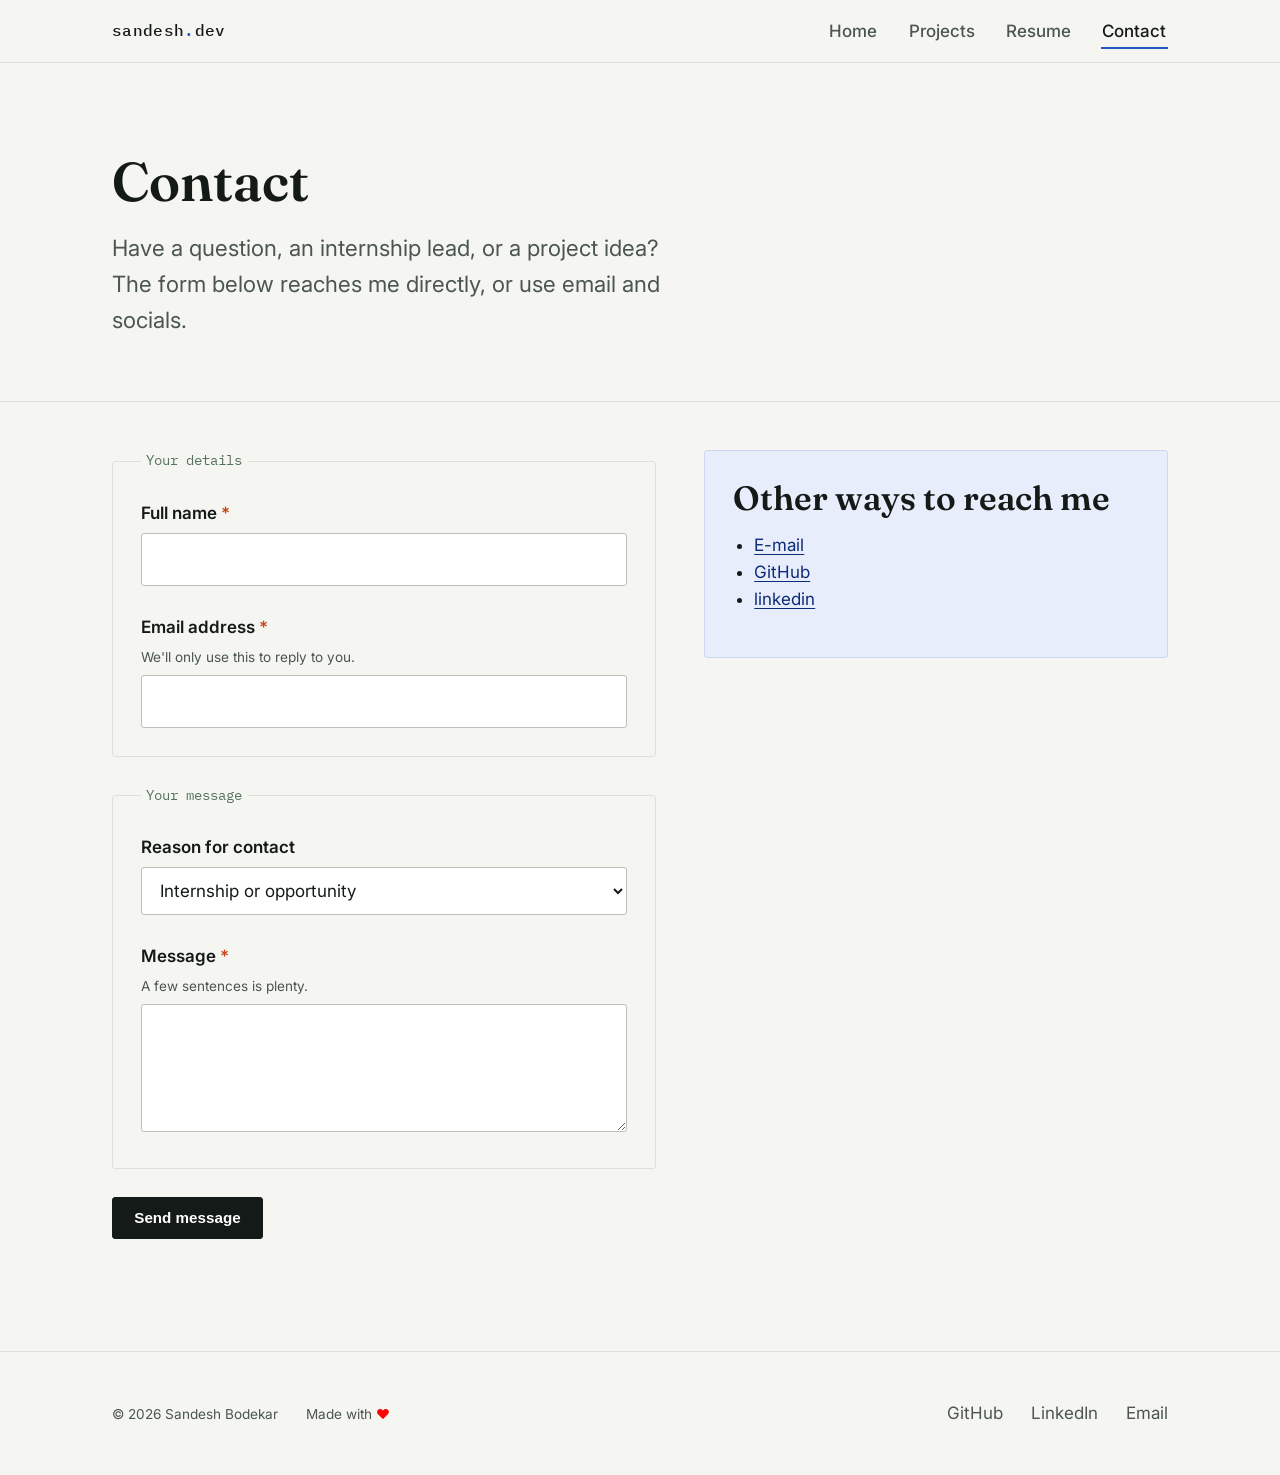
==== contact.html @ 93af4bdf "add portfolio" ====
<!DOCTYPE html>
<html lang="en">
<head>
  <meta charset="UTF-8" />
  <meta name="viewport" content="width=device-width, initial-scale=1.0" />

  <title>Contact</title>
  <meta name="description" content="Get in touch withSandesh Bodekar via the contact form, email, or social profiles." />
  <meta name="author" content="Sandesh Bodekar" />
  <meta name="robots" content="index, follow" />
  <link rel="canonical" href="https://example.com/contact.html" />

  <meta property="og:type" content="website" />
  <meta property="og:title" content="Contact " />
  <meta property="og:description" content="Get in touch with Sandesh Bodekar via the contact form, email, or social profiles." />
  <meta property="og:url" content="https://example.com/contact.html" />
  <meta property="og:image" content="https://example.com/assets/og-cover.jpg" />
  <meta property="og:locale" content="en_IN" />

  <meta name="twitter:card" content="summary_large_image" />
  <meta name="twitter:title" content="Contact — Sandesh Bodekar" />
  <meta name="twitter:description" content="Get in touch with Sandesh Bodekar via the contact form, email, or social profiles." />
  <meta name="twitter:image" content="https://example.com/assets/og-cover.jpg" />

  <link rel="preconnect" href="https://fonts.googleapis.com" />
  <link rel="preconnect" href="https://fonts.gstatic.com" crossorigin />
  <link href="https://fonts.googleapis.com/css2?family=Fraunces:wght@500;600;700&family=IBM+Plex+Mono:wght@500&family=Inter:wght@400;500;600&display=swap" rel="stylesheet" />
  <link rel="stylesheet" href="style.css" />
  <link rel="icon" type="image/svg+xml" href="assets/favicon.svg" />
</head>
<body>
 
  <header class="site-header">
    <div class="wrap">
      <a class="site-logo" href="index.html">sandesh<span>.</span>dev</a>

      <button type="button" class="nav-toggle" aria-expanded="true" aria-controls="primary-nav">
        Menu
      </button>

      <nav class="primary-nav" id="primary-nav" data-open="true" aria-label="Primary">
        <ul>
          <li><a href="index.html">Home</a></li>
          <li><a href="projects.html">Projects</a></li>
          <li><a href="resume.html">Resume</a></li>
          <li><a href="contact.html" aria-current="page">Contact</a></li>
        </ul>
      </nav>
    </div>
  </header>

  <main id="main-content">

    <section class="hero" aria-labelledby="page-heading">
      <div class="wrap">
         <h1 id="page-heading">Contact</h1>
        <p class="hero__lede">
          Have a question, an internship lead, or a project idea? The form
          below reaches me directly, or use email and socials.
        </p>
      </div>
    </section>

    <section class="section" aria-labelledby="contact-heading">
      <div class="wrap form-layout">

        <div>
          <h2 id="contact-heading" class="visually-hidden">Send a message</h2>

          <form id="contact-form" novalidate action="https://formsubmit.co/fullstackdsa8080@gmail.com" method="post">
            <fieldset>
              <legend>Your details</legend>

              <div class="field">
                <label for="name">Full name <span class="required-flag" aria-hidden="true">*</span></label>
                <input
                  type="text"
                  id="name"
                  name="name"
                  autocomplete="name"
                  required
                  aria-describedby="name-error"
                  aria-required="true"
                />
                <span class="error" id="name-error" role="alert"></span>
              </div>

              <div class="field">
                <label for="email">Email address <span class="required-flag" aria-hidden="true">*</span></label>
                <span class="hint" id="email-hint">We'll only use this to reply to you.</span>
                <input
                  type="email"
                  id="email"
                  name="email"
                  autocomplete="email"
                  required
                  aria-describedby="email-hint email-error"
                  aria-required="true"
                />
                <span class="error" id="email-error" role="alert"></span>
              </div>
            </fieldset>

            <fieldset>
              <legend>Your message</legend>

              <div class="field">
                <label for="reason">Reason for contact</label>
                <select id="reason" name="reason">
                  <option value="internship">Internship or opportunity</option>
                  <option value="project">Project collaboration</option>
                  <option value="feedback">Feedback on this site</option>
                  <option value="other">Something else</option>
                </select>
              </div>

              <div class="field">
                <label for="message">Message <span class="required-flag" aria-hidden="true">*</span></label>
                <span class="hint" id="message-hint">A few sentences is plenty.</span>
                <textarea
                  id="message"
                  name="message"
                  minlength="10"
                  required
                  aria-describedby="message-hint message-error"
                  aria-required="true"
                ></textarea>
                <span class="error" id="message-error" role="alert"></span>
              </div>
            </fieldset>

            <button type="submit" class="button button--primary">Send message</button>
            <p class="form-status" id="form-status" role="status" aria-live="polite"></p>
          </form>
        </div>

        <aside aria-labelledby="other-ways-heading">
          <div class="callout">
            <h2 id="other-ways-heading">Other ways to reach me</h2>
            <ul>
              <li><a href="mailto:sandeshbodekar12@gmail.com">E-mail</a></li>
              <li><a href="https://github.com/sandeshbodekar">GitHub</a></li>
              <li><a href="https://www.linkedin.com/in/sandeshbodekar">linkedin</a></li>
            </ul>
          </div>
        </aside>

      </div>
    </section>

 <footer class="site-footer">
    <div class="wrap">
      <div class="footer-nav" aria-label="Footer">
        <small>&copy; 2026 Sandesh Bodekar &nbsp;&nbsp;&nbsp;&nbsp;&nbsp; Made with<span class="heart">
            &hearts;</span></small>
      </div>
      <nav class="footer-social" aria-label="Social media">
        <ul>
          <li><a href="https://github.com/sandeshbodekar">GitHub</a></li>
          <li><a href="https://www.linkedin.com/in/sandeshbodekar">LinkedIn</a></li>
          <li><a href="mailto:sandeshbodekar12@gmail.com">Email</a></li>
        </ul>
      </nav>
    </div>

  </footer>

  <script src="assets/js/main.js"></script>
</body>
</html>
---- style.css ----
/* =========================================================
   Portfolio — Design Tokens & Base
   Palette: paper + cobalt + gold, structured around a
   "changelog / lab notebook" signature (semester tags,
   monospace meta-labels) fitting a CS student's world.
   ========================================================= */

:root {
  /* Color */
  --color-bg: #f5f6f2;
  --color-surface: #ffffff;
  --color-border: #dce1da;
  --color-border-strong: #b9c2b6;
  --color-ink: #141a17;
  --color-ink-soft: #4b564f;
  --color-accent: #2454c7;
  --color-accent-ink: #0e2b7a;
  --color-accent-soft: #e8edfb;
  --color-gold: #9c6f28;
  --color-sage: #56715c;
  --color-focus: #c7481f;

  /* Type */
  --font-display: "Fraunces", "Iowan Old Style", Georgia, serif;
  --font-body: "Inter", -apple-system, BlinkMacSystemFont, "Segoe UI", sans-serif;
  --font-mono: "IBM Plex Mono", "SFMono-Regular", Consolas, monospace;

  /* Scale */
  --step-0: clamp(1rem, 0.95rem + 0.2vw, 1.0625rem);
  --step-1: clamp(1.2rem, 1.1rem + 0.4vw, 1.4rem);
  --step-2: clamp(1.6rem, 1.4rem + 1vw, 2.1rem);
  --step-3: clamp(2.2rem, 1.8rem + 2vw, 3.4rem);

  --space-xs: 0.5rem;
  --space-sm: 1rem;
  --space-md: 1.75rem;
  --space-lg: 3rem;
  --space-xl: 5.5rem;

  --radius: 3px;
  --max-width: 68rem;
}

/* Respect reduced-motion preference */
@media (prefers-reduced-motion: reduce) {
  *,
  *::before,
  *::after {
    animation-duration: 0.001ms !important;
    animation-iteration-count: 1 !important;
    transition-duration: 0.001ms !important;
    scroll-behavior: auto !important;
  }
}

*,
*::before,
*::after {
  box-sizing: border-box;
}

html {
  scroll-behavior: smooth;
}

body {
  margin: 0;
  background-color: var(--color-bg);
  color: var(--color-ink);
  font-family: var(--font-body);
  font-size: var(--step-0);
  line-height: 1.6;
  -webkit-font-smoothing: antialiased;
}

img {
  max-width: 100%;
  display: block;
}

a {
  color: var(--color-accent-ink);
}

a:not(.button) {
  text-decoration-thickness: 1px;
  text-underline-offset: 0.15em;
}

h1,
h2,
h3,
h4 {
  font-family: var(--font-display);
  line-height: 1.15;
  color: var(--color-ink);
  margin: 0 0 var(--space-sm);
}

h1 {
  font-size: var(--step-3);
  font-weight: 600;
}

h2 {
  font-size: var(--step-2);
  font-weight: 600;
}

h3 {
  font-size: var(--step-1);
  font-weight: 600;
}

p {
  margin: 0 0 var(--space-sm);
  color: var(--color-ink-soft);
  max-width: 62ch;
}

ul,
ol {
  margin: 0 0 var(--space-sm);
  padding-left: 1.25em;
}

/* ---------------------------------------------------------
   Visually-hidden utility (for screen-reader-only text)
   --------------------------------------------------------- */
.visually-hidden {
  position: absolute;
  width: 1px;
  height: 1px;
  padding: 0;
  margin: -1px;
  overflow: hidden;
  clip: rect(0, 0, 0, 0);
  white-space: nowrap;
  border: 0;
}

/* ---------------------------------------------------------
   Skip link — first focusable element on every page
   --------------------------------------------------------- */
.skip-link {
  position: absolute;
  left: var(--space-sm);
  top: -3.5rem;
  background: var(--color-ink);
  color: #fff;
  padding: 0.65em 1.1em;
  border-radius: var(--radius);
  z-index: 100;
  font-family: var(--font-mono);
  font-size: 0.9rem;
  transition: top 0.15s ease;
}

.skip-link:focus {
  top: var(--space-sm);
}

/* ---------------------------------------------------------
   Focus visibility — never remove without replacing
   --------------------------------------------------------- */
a:focus-visible,
button:focus-visible,
input:focus-visible,
textarea:focus-visible,
select:focus-visible,
[tabindex]:focus-visible {
  outline: 3px solid var(--color-focus);
  outline-offset: 3px;
  border-radius: 2px;
}

/* ---------------------------------------------------------
   Layout shell
   --------------------------------------------------------- */
.wrap {
  width: 100%;
  max-width: var(--max-width);
  margin-inline: auto;
  padding-inline: var(--space-sm);
}

/* ---------------------------------------------------------
   Site header / primary nav
   --------------------------------------------------------- */
.site-header {
  border-bottom: 1px solid var(--color-border);
  background: var(--color-bg);
  position: sticky;
  top: 0;
  z-index: 20;
}

.site-header .wrap {
  display: flex;
  align-items: center;
  justify-content: space-between;
  gap: var(--space-sm);
  padding-block: 1.1rem;
}

.site-logo {
  font-family: var(--font-mono);
  font-size: 1rem;
  font-weight: 500;
  letter-spacing: 0.02em;
  color: var(--color-ink);
  text-decoration: none;
  white-space: nowrap;
}

.site-logo span {
  color: var(--color-accent);
}

.primary-nav ul {
  list-style: none;
  display: flex;
  gap: var(--space-md);
  margin: 0;
  padding: 0;
}

.primary-nav a {
  text-decoration: none;
  color: var(--color-ink-soft);
  font-weight: 500;
  padding: 0.35em 0.1em;
  border-bottom: 2px solid transparent;
}

.primary-nav a:hover {
  color: var(--color-ink);
}

.primary-nav a[aria-current="page"] {
  color: var(--color-ink);
  border-bottom-color: var(--color-accent);
}

.nav-toggle {
  display: none;
}

/* Mobile nav */
@media (max-width: 640px) {
  .nav-toggle {
    display: inline-flex;
    align-items: center;
    gap: 0.4em;
    background: none;
    border: 1px solid var(--color-border-strong);
    border-radius: var(--radius);
    padding: 0.5em 0.8em;
    font-family: var(--font-mono);
    font-size: 0.85rem;
    color: var(--color-ink);
    cursor: pointer;
  }

  .primary-nav {
    position: absolute;
    inset-inline: 0;
    top: 100%;
    background: var(--color-surface);
    border-bottom: 1px solid var(--color-border);
  }

  .primary-nav[data-open="false"] {
    display: none;
  }

  .primary-nav ul {
    flex-direction: column;
    gap: 0;
    padding: var(--space-xs) var(--space-sm) var(--space-sm);
  }

  .primary-nav a {
    display: block;
    padding: 0.75em 0.25em;
  }
}

/* ---------------------------------------------------------
   Meta tag / changelog-style label (signature element)
   --------------------------------------------------------- */
.meta-tag {
  display: inline-flex;
  align-items: baseline;
  gap: 0.4em;
  font-family: var(--font-mono);
  font-size: 0.8rem;
  color: var(--color-sage);
  background: var(--color-accent-soft);
  border: 1px solid #cdd8f5;
  border-radius: var(--radius);
  padding: 0.2em 0.6em;
}

.meta-tag::before {
  content: "//";
  color: var(--color-accent);
  font-weight: 600;
}

/* ---------------------------------------------------------
   Hero
   --------------------------------------------------------- */
.hero {
  padding-block: var(--space-xl) var(--space-lg);
  border-bottom: 1px solid var(--color-border);
}

.hero__inner {
  display: flex;
  align-items: center;
  justify-content: space-between;
  gap: var(--space-lg);
  flex-wrap: wrap-reverse;
}

.hero__portrait {
  width: 9rem;
  height: 9rem;
  border-radius: var(--radius);
  border: 1px solid var(--color-border);
  flex-shrink: 0;
}

.hero__eyebrow {
  margin-bottom: var(--space-sm);
}

.hero__lede {
  font-size: var(--step-1);
  max-width: 42ch;
}

.hero__actions {
  display: flex;
  flex-wrap: wrap;
  gap: var(--space-sm);
  margin-top: var(--space-md);
}

/* ---------------------------------------------------------
   Buttons
   --------------------------------------------------------- */
.button {
  display: inline-flex;
  align-items: center;
  gap: 0.5em;
  font-weight: 600;
  text-decoration: none;
  padding: 0.75em 1.4em;
  border-radius: var(--radius);
  border: 1px solid var(--color-ink);
  font-size: 0.95rem;
}

.button--primary {
  background: var(--color-ink);
  color: #fff;
}

.button--primary:hover {
  background: var(--color-accent-ink);
  border-color: var(--color-accent-ink);
}

.button--ghost {
  background: transparent;
  color: var(--color-ink);
}

.button--ghost:hover {
  background: var(--color-surface);
}

/* ---------------------------------------------------------
   Generic section rhythm
   --------------------------------------------------------- */
.section {
  padding-block: var(--space-lg);
}

.section + .section {
  border-top: 1px solid var(--color-border);
}

.section__head {
  display: flex;
  align-items: baseline;
  justify-content: space-between;
  gap: var(--space-sm);
  flex-wrap: wrap;
  margin-bottom: var(--space-md);
}

/* ---------------------------------------------------------
   Card grid (projects / skills)
   --------------------------------------------------------- */
.card-grid {
  display: grid;
  grid-template-columns: repeat(auto-fill, minmax(16rem, 1fr));
  gap: var(--space-md);
  list-style: none;
  padding: 0;
  margin: 0;
}

.card {
  background: var(--color-surface);
  border: 1px solid var(--color-border);
  border-radius: var(--radius);
  padding: var(--space-md);
  display: flex;
  flex-direction: column;
  gap: 0.6em;
}

.card h3 {
  margin-bottom: 0;
}

.card p {
  margin-bottom: 0;
}

.tag-list {
  list-style: none;
  display: flex;
  flex-wrap: wrap;
  gap: 0.4em;
  padding: 0;
  margin: 0.4em 0 0;
}

.tag-list li {
  font-family: var(--font-mono);
  font-size: 0.78rem;
  color: var(--color-ink-soft);
  background: var(--color-bg);
  border: 1px solid var(--color-border);
  border-radius: var(--radius);
  padding: 0.2em 0.55em;
}

.card__link {
  margin-top: auto;
  font-weight: 600;
  font-size: 0.9rem;
}

/* ---------------------------------------------------------
   Timeline (resume / changelog)
   --------------------------------------------------------- */
.timeline {
  list-style: none;
  margin: 0;
  padding: 0;
  border-left: 2px solid var(--color-border);
}

.timeline li {
  position: relative;
  padding: 0 0 var(--space-md) var(--space-md);
}

.timeline li::before {
  content: "";
  position: absolute;
  left: -6.5px;
  top: 0.4em;
  width: 11px;
  height: 11px;
  border-radius: 50%;
  background: var(--color-surface);
  border: 2px solid var(--color-accent);
}

.timeline time {
  font-family: var(--font-mono);
  font-size: 0.8rem;
  color: var(--color-sage);
  display: inline-block;
  margin-bottom: 0.3em;
}

.timeline h3 {
  margin-bottom: 0.2em;
}

/* ---------------------------------------------------------
   Skills list
   --------------------------------------------------------- */
.skills {
  display: grid;
  grid-template-columns: repeat(auto-fill, minmax(14rem, 1fr));
  gap: var(--space-md);
  list-style: none;
  padding: 0;
  margin: 0;
}

.skills > li {
  border-top: 2px solid var(--color-ink);
  padding-top: 0.6em;
}

.skills h3 {
  font-size: 1rem;
  font-family: var(--font-mono);
  text-transform: uppercase;
  letter-spacing: 0.04em;
}

.skills ul {
  list-style: none;
  padding: 0;
  margin: 0;
  color: var(--color-ink-soft);
}

.skills ul li {
  padding: 0.25em 0;
  border-bottom: 1px dashed var(--color-border);
}

/* ---------------------------------------------------------
   Aside / callout
   --------------------------------------------------------- */
.callout {
  background: var(--color-accent-soft);
  border: 1px solid #cdd8f5;
  border-radius: var(--radius);
  padding: var(--space-md);
}

.callout h2,
.callout h3 {
  margin-bottom: 0.4em;
}

/* ---------------------------------------------------------
   Forms (contact page)
   --------------------------------------------------------- */
.form-layout {
  display: grid;
  grid-template-columns: minmax(0, 34rem) minmax(0, 1fr);
  gap: var(--space-lg);
  align-items: start;
}

@media (max-width: 800px) {
  .form-layout {
    grid-template-columns: 1fr;
  }
}

fieldset {
  border: 1px solid var(--color-border);
  border-radius: var(--radius);
  padding: var(--space-md);
  margin: 0 0 var(--space-md);
}

legend {
  font-family: var(--font-mono);
  font-size: 0.85rem;
  color: var(--color-sage);
  padding: 0 0.4em;
}

.field {
  margin-bottom: var(--space-md);
}

.field:last-child {
  margin-bottom: 0;
}

.field label {
  display: block;
  font-weight: 600;
  margin-bottom: 0.35em;
}

.field .hint {
  display: block;
  font-size: 0.85rem;
  color: var(--color-ink-soft);
  margin-bottom: 0.4em;
}

.field input,
.field textarea,
.field select {
  width: 100%;
  font: inherit;
  padding: 0.7em 0.8em;
  border: 1px solid var(--color-border-strong);
  border-radius: var(--radius);
  background: var(--color-surface);
  color: var(--color-ink);
}

.field textarea {
  resize: vertical;
  min-height: 8rem;
}

.field input[aria-invalid="true"],
.field textarea[aria-invalid="true"] {
  border-color: var(--color-focus);
}

.field .error {
  display: block;
  color: var(--color-focus);
  font-size: 0.85rem;
  margin-top: 0.35em;
}

.field .error:empty {
  display: none;
}

.required-flag {
  color: var(--color-focus);
}

.form-status {
  margin-top: var(--space-sm);
  font-weight: 600;
}

/* ---------------------------------------------------------
   Footer
   --------------------------------------------------------- */
.site-footer {
  border-top: 1px solid var(--color-border);
  padding-block: var(--space-lg);
  margin-top: var(--space-lg);
}

.site-footer .wrap {
  display: flex;
  flex-wrap: wrap;
  justify-content: space-between;
  gap: var(--space-md);
}

.footer-nav ul,
.footer-social ul {
  list-style: none;
  padding: 0;
  margin: 0;
  display: flex;
  flex-wrap: wrap;
  gap: var(--space-sm) var(--space-md);
}

.footer-nav a,
.footer-social a {
  text-decoration: none;
  color: var(--color-ink-soft);
}

.footer-nav a:hover,
.footer-social a:hover {
  color: var(--color-ink);
}

.site-footer small {
  color: var(--color-ink-soft);
  font-size: 0.85rem;
}

.heart {
  color : red ;
}

.photo {
  border-radius: 50%;
}
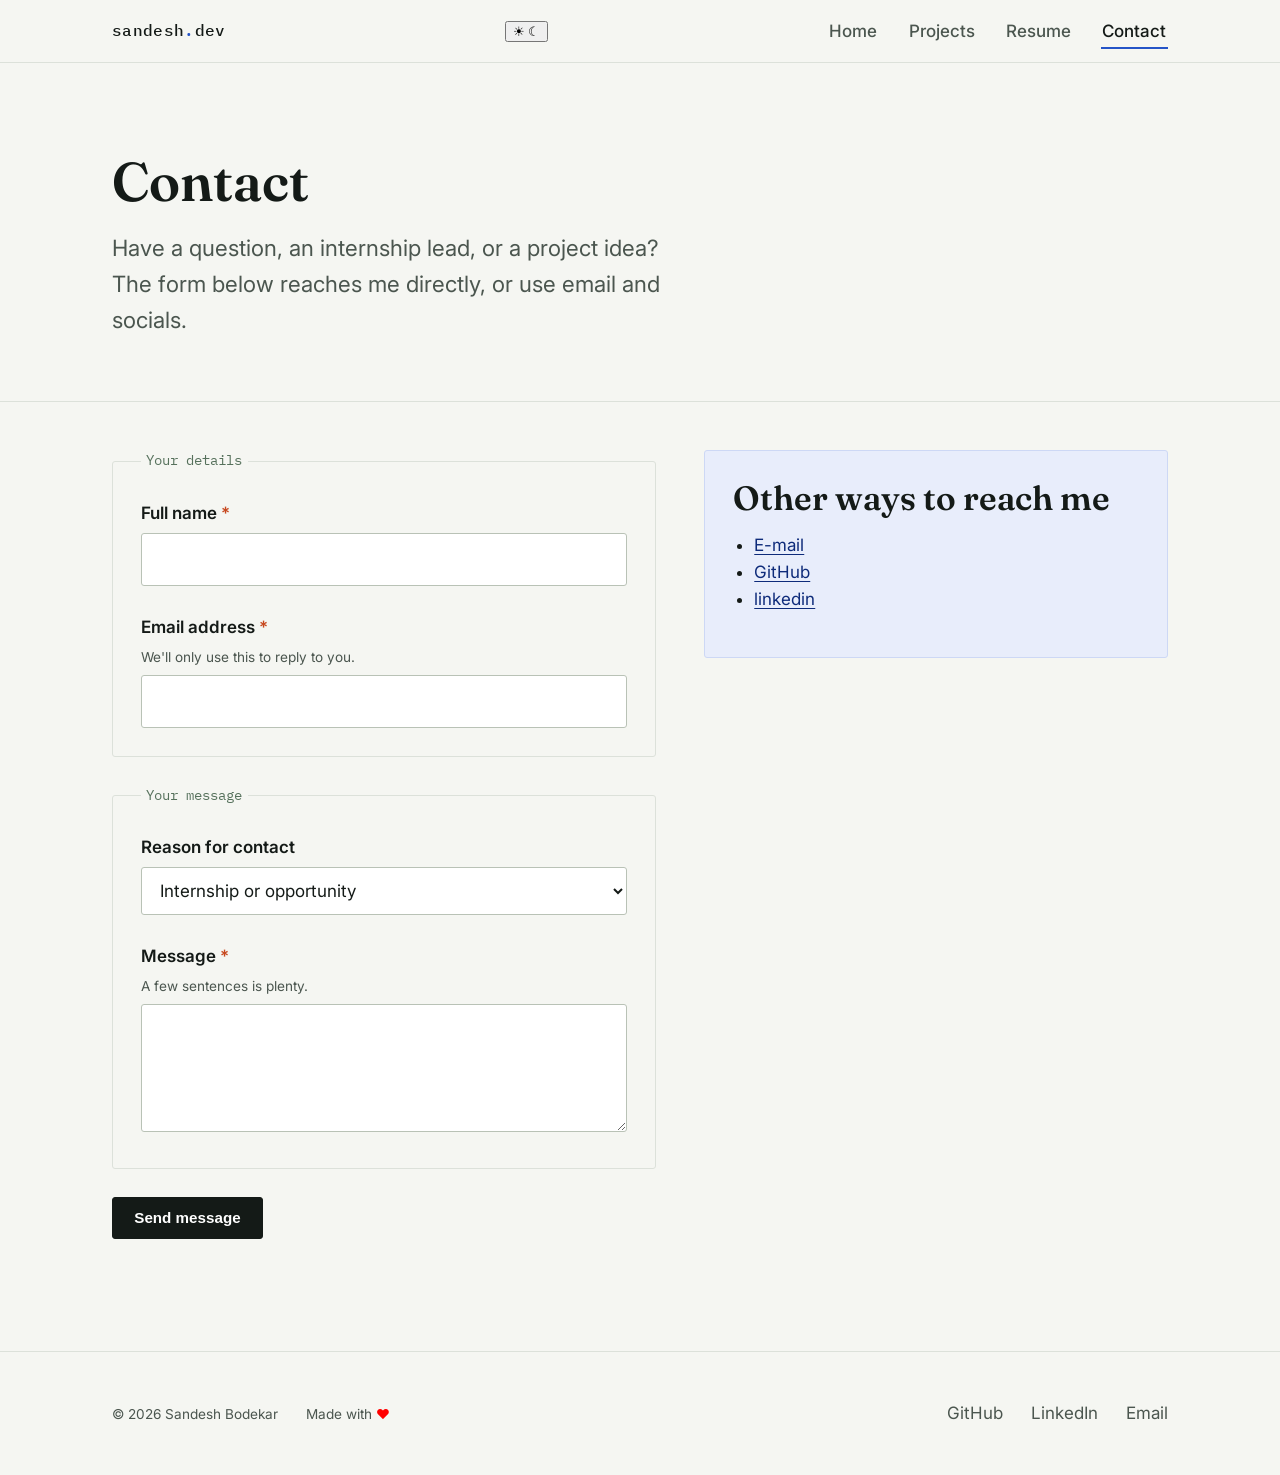
==== commit fa397199: "Add theme button and responsivenes" ====
--- a/contact.html
+++ b/contact.html
@@ -8,23 +8,37 @@
   <meta name="description" content="Get in touch withSandesh Bodekar via the contact form, email, or social profiles." />
   <meta name="author" content="Sandesh Bodekar" />
   <meta name="robots" content="index, follow" />
-  <link rel="canonical" href="https://example.com/contact.html" />
+  <link rel="canonical" href="https://sandeshbodekar.github.io/Portfolio/contact.html" />
 
   <meta property="og:type" content="website" />
   <meta property="og:title" content="Contact " />
   <meta property="og:description" content="Get in touch with Sandesh Bodekar via the contact form, email, or social profiles." />
-  <meta property="og:url" content="https://example.com/contact.html" />
-  <meta property="og:image" content="https://example.com/assets/og-cover.jpg" />
+  <meta property="og:url" content="https://sandeshbodekar.github.io/Portfolio/contact.html" />
+  <meta property="og:image" content="https://sandeshbodekar.github.io/Portfolio/assets/og-cover.jpg" />
   <meta property="og:locale" content="en_IN" />
 
   <meta name="twitter:card" content="summary_large_image" />
   <meta name="twitter:title" content="Contact — Sandesh Bodekar" />
   <meta name="twitter:description" content="Get in touch with Sandesh Bodekar via the contact form, email, or social profiles." />
-  <meta name="twitter:image" content="https://example.com/assets/og-cover.jpg" />
+  <meta name="twitter:image" content="https://sandeshbodekar.github.io/Portfolio/assets/og-cover.jpg" />
 
   <link rel="preconnect" href="https://fonts.googleapis.com" />
   <link rel="preconnect" href="https://fonts.gstatic.com" crossorigin />
   <link href="https://fonts.googleapis.com/css2?family=Fraunces:wght@500;600;700&family=IBM+Plex+Mono:wght@500&family=Inter:wght@400;500;600&display=swap" rel="stylesheet" />
+  <script>
+    (function () {
+      try {
+        var theme = localStorage.getItem('theme');
+        if (theme === 'dark') {
+          document.documentElement.setAttribute('data-theme', 'dark');
+        } else if (theme === 'light') {
+          document.documentElement.removeAttribute('data-theme');
+        } else if (window.matchMedia && window.matchMedia('(prefers-color-scheme: dark)').matches) {
+          document.documentElement.setAttribute('data-theme', 'dark');
+        }
+      } catch (e) {}
+    })();
+  </script>
   <link rel="stylesheet" href="style.css" />
   <link rel="icon" type="image/svg+xml" href="assets/favicon.svg" />
 </head>
@@ -34,9 +48,16 @@
     <div class="wrap">
       <a class="site-logo" href="index.html">sandesh<span>.</span>dev</a>
 
-      <button type="button" class="nav-toggle" aria-expanded="true" aria-controls="primary-nav">
-        Menu
-      </button>
+      <div class="header-controls">
+        <button type="button" class="theme-toggle" id="theme-toggle" aria-pressed="false">
+          <span class="icon-light" aria-hidden="true">&#9728;</span>
+          <span class="icon-dark" aria-hidden="true">&#9790;</span>
+          <span class="visually-hidden">Toggle dark mode</span>
+        </button>
+        <button type="button" class="nav-toggle" aria-expanded="true" aria-controls="primary-nav">
+          Menu
+        </button>
+      </div>
 
       <nav class="primary-nav" id="primary-nav" data-open="true" aria-label="Primary">
         <ul>
@@ -165,6 +186,6 @@
 
   </footer>
 
-  <script src="assets/js/main.js"></script>
+  <script src="main.js"></script>
 </body>
 </html>
--- a/style.css
+++ b/style.css
@@ -688,4 +688,27 @@
 
 .photo {
   border-radius: 50%;
-}+}
+
+.header-controls {
+  grid-area: controls;
+  display: flex;
+  align-items: center;
+  gap: var(--space-xs);
+}
+
+/* Dark theme overrides when `data-theme="dark"` is set on <html> */
+html[data-theme="dark"] {
+  --color-bg: #0b0f14;
+  --color-surface: #0f1720;
+  --color-border: #1f2a33;
+  --color-border-strong: #2a3a44;
+  --color-ink: #e6eef7;
+  --color-ink-soft: #bfcad3;
+  --color-accent: #58a6ff;
+  --color-accent-ink: #cfe3ff;
+  --color-accent-soft: #071428;
+  --color-gold: #b98b3a;
+  --color-sage: #7ba07a;
+  --color-focus: #ffb86b;
+}
